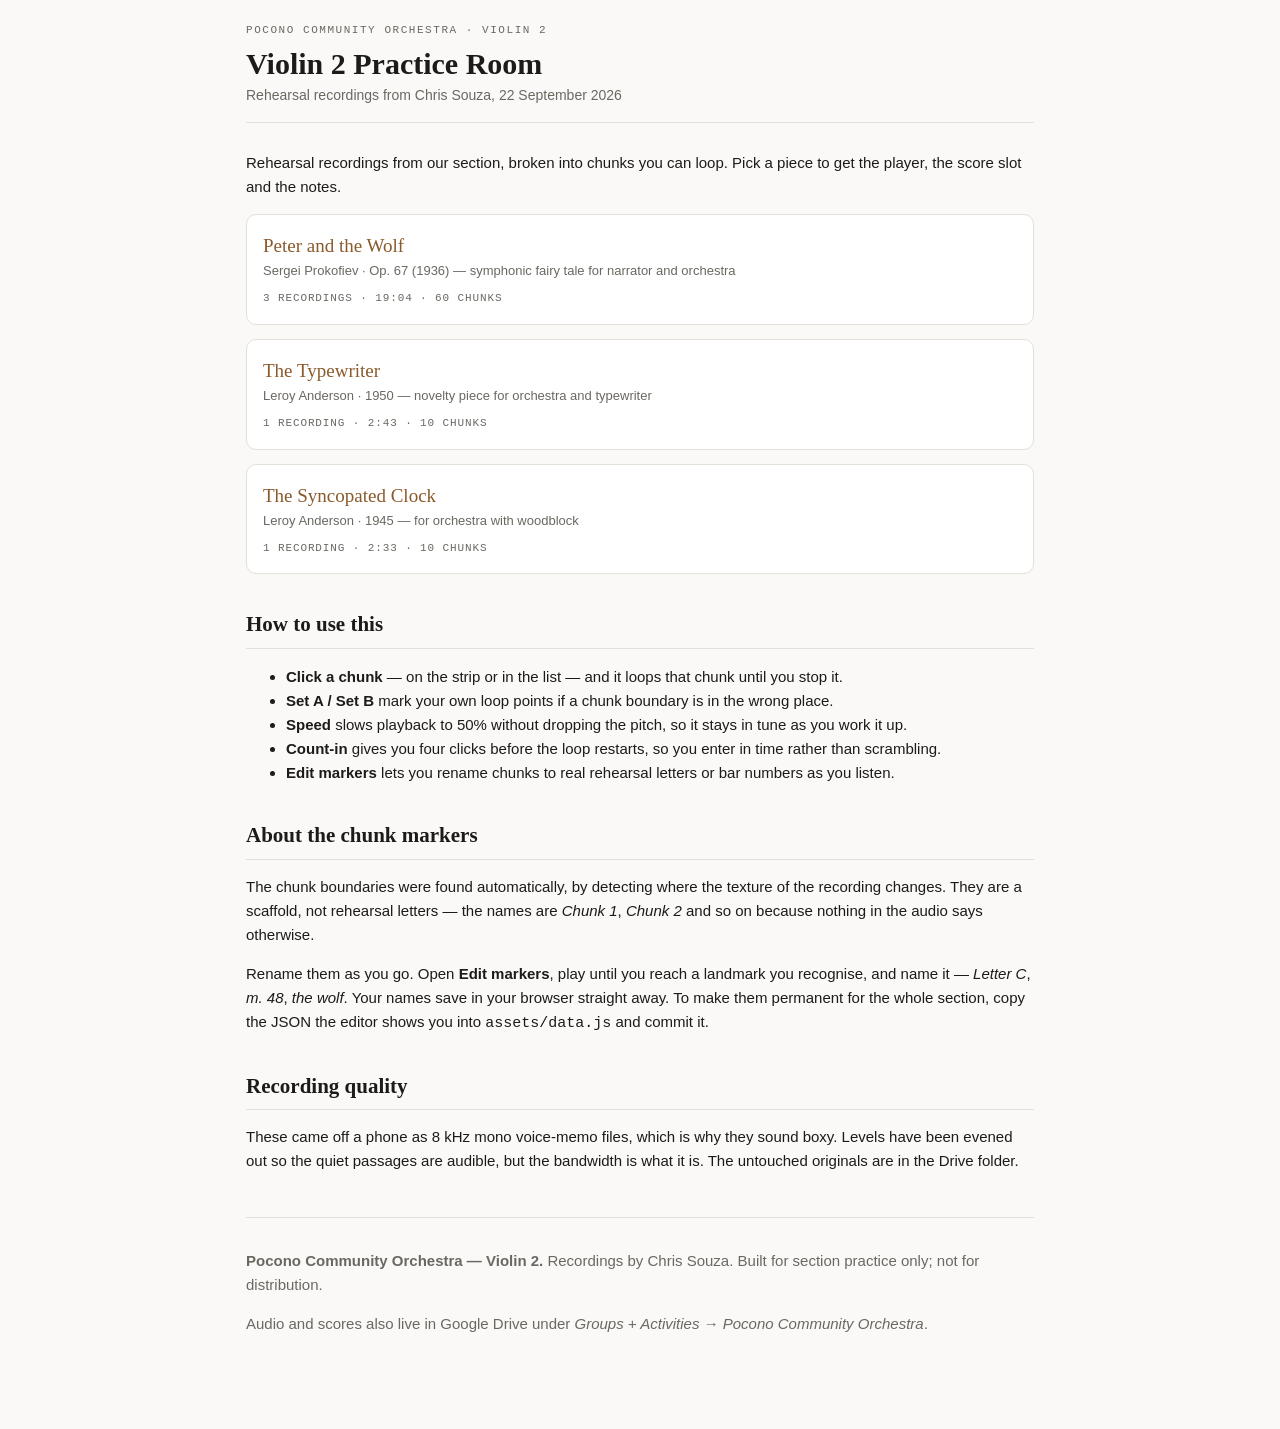
==== index.html @ dcbf7b61 "Violin 2 practice room: rehearsal player, chunks, notes Rehearsal recordings from Chris Souza (22 Se" ====
<!doctype html><html lang="en"><head>
<meta charset="utf-8"><meta name="viewport" content="width=device-width,initial-scale=1">
<title>Violin 2 Practice Room</title>
<meta name="description" content="Rehearsal recordings, scores and notes for the Pocono Community Orchestra Violin 2 section.">
<link rel="stylesheet" href="assets/style.css">
</head><body><div class="wrap">
<header class="site">
  <div class="kicker" id="kick"></div>
  <h1>Violin 2 Practice Room</h1>
  <p id="src"></p>
</header>
<main>
  <p>Rehearsal recordings from our section, broken into chunks you can loop.
     Pick a piece to get the player, the score slot and the notes.</p>
  <div id="list"></div>

  <h2>How to use this</h2>
  <ul>
    <li><b>Click a chunk</b> — on the strip or in the list — and it loops that chunk until you stop it.</li>
    <li><b>Set A / Set B</b> mark your own loop points if a chunk boundary is in the wrong place.</li>
    <li><b>Speed</b> slows playback to 50% without dropping the pitch, so it stays in tune as you work it up.</li>
    <li><b>Count-in</b> gives you four clicks before the loop restarts, so you enter in time rather than scrambling.</li>
    <li><b>Edit markers</b> lets you rename chunks to real rehearsal letters or bar numbers as you listen.</li>
  </ul>

  <h2>About the chunk markers</h2>
  <p>The chunk boundaries were found automatically, by detecting where the texture of the
     recording changes. They are a scaffold, not rehearsal letters — the names are
     <i>Chunk 1</i>, <i>Chunk 2</i> and so on because nothing in the audio says otherwise.</p>
  <p>Rename them as you go. Open <b>Edit markers</b>, play until you reach a landmark you
     recognise, and name it — <i>Letter C</i>, <i>m. 48</i>, <i>the wolf</i>. Your names save
     in your browser straight away. To make them permanent for the whole section, copy the
     JSON the editor shows you into <code>assets/data.js</code> and commit it.</p>

  <h2>Recording quality</h2>
  <p>These came off a phone as 8&nbsp;kHz mono voice-memo files, which is why they sound
     boxy. Levels have been evened out so the quiet passages are audible, but the
     bandwidth is what it is. The untouched originals are in the Drive folder.</p>
</main>
<footer>
  <p><b>Pocono Community Orchestra — Violin 2.</b> Recordings by Chris Souza.
     Built for section practice only; not for distribution.</p>
  <p>Audio and scores also live in Google&nbsp;Drive under
     <i>Groups + Activities → Pocono Community Orchestra</i>.</p>
</footer>
</div>
<script src="assets/data.js"></script>
<script>
document.getElementById('kick').textContent = PCO.ensemble + ' · ' + PCO.section;
document.getElementById('src').textContent  = PCO.source;
document.getElementById('list').innerHTML = PCO.pieces.map(p=>{
  const total = p.tracks.reduce((s,t)=>s+t.dur,0);
  const chunks = p.tracks.reduce((s,t)=>s+t.chunks.length,0);
  const m = Math.floor(total/60), s = Math.round(total%60);
  return `<a class="card piece-link" href="piece.html?p=${p.id}">
    <div class="t">${p.title}</div>
    <div class="c">${p.composer} · ${p.sub}</div>
    <div class="meta">${p.tracks.length} recording${p.tracks.length>1?'s':''}
      · ${m}:${String(s).padStart(2,'0')} · ${chunks} chunks</div></a>`;
}).join('');
</script>
</body></html>
---- assets/style.css ----
:root{
  --bg:#faf9f7; --panel:#fff; --ink:#1c1b19; --muted:#6b6862; --line:#e3e0da;
  --accent:#8a5a2b; --accent-soft:#f0e5d8; --loop:#c2410c; --ok:#3f6212;
  --radius:10px; --mono:ui-monospace,SFMono-Regular,Menlo,monospace;
  --serif:"Iowan Old Style","Palatino Linotype",Palatino,Georgia,serif;
  --sans:-apple-system,BlinkMacSystemFont,"Segoe UI",Helvetica,Arial,sans-serif;
}
@media (prefers-color-scheme:dark){:root:not([data-theme=light]){
  --bg:#171614; --panel:#211f1c; --ink:#eceae6; --muted:#9a958c; --line:#35322d;
  --accent:#d9a066; --accent-soft:#2e2620; --loop:#f97316; --ok:#a3b18a;}}
:root[data-theme=dark]{
  --bg:#171614; --panel:#211f1c; --ink:#eceae6; --muted:#9a958c; --line:#35322d;
  --accent:#d9a066; --accent-soft:#2e2620; --loop:#f97316; --ok:#a3b18a;}

*{box-sizing:border-box}
body{margin:0;background:var(--bg);color:var(--ink);font-family:var(--sans);
  line-height:1.6;-webkit-font-smoothing:antialiased}
.wrap{max-width:820px;margin:0 auto;padding:0 16px 80px}
a{color:var(--accent)}
header.site{border-bottom:1px solid var(--line);margin-bottom:28px;padding:22px 0 16px}
header.site .kicker{font-family:var(--mono);font-size:11px;letter-spacing:.14em;
  text-transform:uppercase;color:var(--muted)}
header.site h1{font-family:var(--serif);font-size:30px;margin:6px 0 2px;line-height:1.2}
header.site p{margin:0;color:var(--muted);font-size:14px}
.back{font-family:var(--mono);font-size:12px;text-decoration:none;display:inline-block;margin-bottom:10px}
h2{font-family:var(--serif);font-size:21px;margin:34px 0 10px;
  padding-bottom:6px;border-bottom:1px solid var(--line)}
h3{font-size:14px;margin:22px 0 6px;letter-spacing:.01em}
p,li{font-size:15px}

.card{background:var(--panel);border:1px solid var(--line);border-radius:var(--radius);
  padding:16px;margin:14px 0}
.piece-link{display:block;text-decoration:none;color:inherit;transition:border-color .15s}
.piece-link:hover{border-color:var(--accent)}
.piece-link .t{font-family:var(--serif);font-size:19px;color:var(--accent)}
.piece-link .c{color:var(--muted);font-size:13px}
.meta{font-family:var(--mono);font-size:11px;color:var(--muted);margin-top:8px;
  text-transform:uppercase;letter-spacing:.08em}

/* player */
.track-label{font-family:var(--mono);font-size:11px;letter-spacing:.1em;
  text-transform:uppercase;color:var(--muted);margin-bottom:8px}
.scrub{position:relative;height:42px;background:var(--accent-soft);border-radius:6px;
  overflow:hidden;cursor:pointer;margin:10px 0;border:1px solid var(--line)}
.scrub .chunk{position:absolute;top:0;bottom:0;border-right:1px solid var(--line)}
.scrub .chunk:hover{background:rgba(138,90,43,.14)}
.scrub .chunk span{position:absolute;left:4px;top:3px;font-family:var(--mono);
  font-size:9px;color:var(--muted);pointer-events:none;white-space:nowrap}
.scrub .loopband{position:absolute;top:0;bottom:0;background:rgba(194,65,12,.20);
  pointer-events:none;border-left:2px solid var(--loop);border-right:2px solid var(--loop)}
.scrub .head{position:absolute;top:0;bottom:0;width:2px;background:var(--ink);pointer-events:none}
.row{display:flex;gap:8px;align-items:center;flex-wrap:wrap;margin:8px 0}
button{font-family:var(--sans);font-size:13px;padding:6px 11px;border-radius:6px;
  border:1px solid var(--line);background:var(--panel);color:var(--ink);cursor:pointer}
button:hover{border-color:var(--accent)}
button.on{background:var(--accent);color:var(--bg);border-color:var(--accent)}
button.play{min-width:74px;font-weight:600}
.time{font-family:var(--mono);font-size:12px;color:var(--muted);margin-left:auto}
.ctl{display:flex;align-items:center;gap:6px;font-size:12px;color:var(--muted)}
input[type=range]{width:118px;accent-color:var(--accent)}
.hint{font-size:12px;color:var(--muted);margin-top:6px}
kbd{font-family:var(--mono);font-size:11px;border:1px solid var(--line);
  border-radius:4px;padding:1px 5px;background:var(--bg)}
.chunklist{display:flex;flex-wrap:wrap;gap:6px;margin-top:8px}
.chunklist button{font-family:var(--mono);font-size:11px;padding:4px 8px}
.chunklist button.cur{background:var(--accent);color:var(--bg);border-color:var(--accent)}
.score-slot{border:1.5px dashed var(--line);border-radius:var(--radius);padding:20px;
  text-align:center;color:var(--muted);font-size:14px}
.notes ul{padding-left:18px;margin:6px 0}
.notes li{margin:5px 0}
.editor{display:none;border-top:1px solid var(--line);margin-top:12px;padding-top:12px}
.editor.open{display:block}
.editor textarea{width:100%;height:120px;font-family:var(--mono);font-size:11px;
  background:var(--bg);color:var(--ink);border:1px solid var(--line);border-radius:6px;padding:8px}
footer{border-top:1px solid var(--line);margin-top:44px;padding-top:16px;
  color:var(--muted);font-size:12.5px}
@media(max-width:520px){.time{margin-left:0;width:100%}header.site h1{font-size:25px}}

/* On narrow screens the chunk strip is too tight for labels; the button
   list below carries the same information, so drop them. */
@media(max-width:620px){
  .scrub .chunk span{display:none}
  .scrub{height:34px}
}
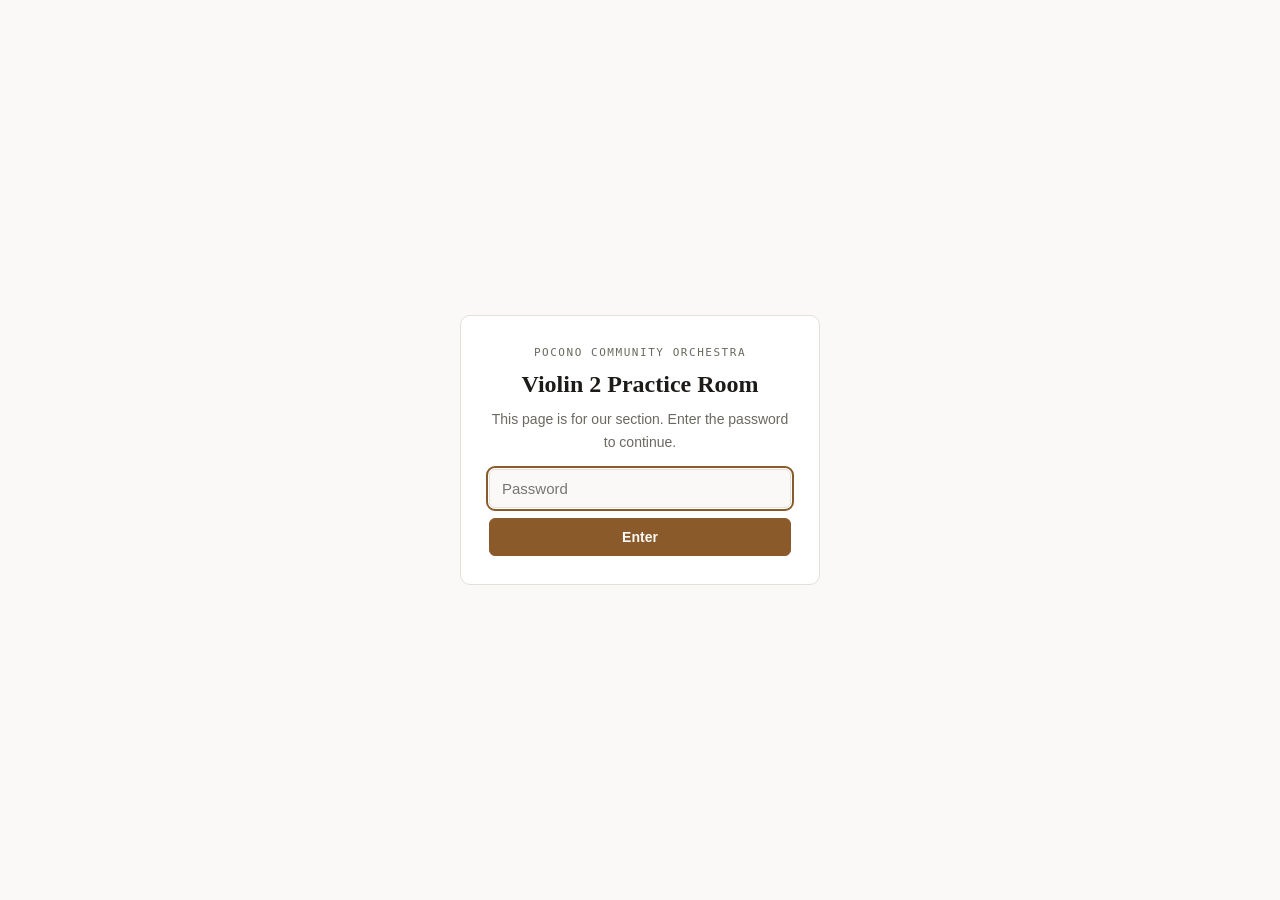
==== commit 87f0c0f5: "Add password gate Gates both pages behind a password. The password is not in the source: auth.js hol" ====
--- a/index.html
+++ b/index.html
@@ -3,6 +3,8 @@
 <title>Violin 2 Practice Room</title>
 <meta name="description" content="Rehearsal recordings, scores and notes for the Pocono Community Orchestra Violin 2 section.">
 <link rel="stylesheet" href="assets/style.css">
+<link rel="stylesheet" href="assets/gate.css">
+<script src="assets/auth.js"></script>
 </head><body><div class="wrap">
 <header class="site">
   <div class="kicker" id="kick"></div>
--- a/assets/style.css
+++ b/assets/style.css
@@ -82,3 +82,9 @@
   .scrub .chunk span{display:none}
   .scrub{height:34px}
 }
+
+.score-img{width:100%;border:1px solid var(--line);border-radius:6px;display:block;background:#fff}
+.score-pdf{width:100%;height:520px;border:1px solid var(--line);border-radius:6px;background:#fff}
+.badge{font-family:var(--mono);font-size:9px;letter-spacing:.08em;border:1px solid var(--accent);
+  color:var(--accent);border-radius:3px;padding:1px 5px;margin-left:4px}
+@media(max-width:620px){.score-pdf{height:360px}}
--- a/assets/gate.css
+++ b/assets/gate.css
@@ -0,0 +1,20 @@
+/* Content stays hidden until auth.js adds .unlocked to <html>.
+   Also means the page renders nothing with JavaScript disabled. */
+html:not(.unlocked) body > .wrap{display:none}
+html:not(.unlocked) body{background:var(--bg)}
+
+#gate{position:fixed;inset:0;display:grid;place-items:center;padding:20px;
+  background:var(--bg);z-index:999}
+.gate-card{background:var(--panel);border:1px solid var(--line);border-radius:var(--radius);
+  padding:28px;max-width:360px;width:100%;text-align:center}
+.gate-kicker{font-family:var(--mono);font-size:11px;letter-spacing:.14em;
+  text-transform:uppercase;color:var(--muted)}
+.gate-card h1{font-family:var(--serif);font-size:24px;margin:8px 0 10px;line-height:1.2}
+.gate-card p{font-size:14px;color:var(--muted);margin:0 0 16px}
+.gate-card input{width:100%;padding:10px 12px;font-size:15px;border-radius:6px;
+  border:1px solid var(--line);background:var(--bg);color:var(--ink);margin-bottom:10px}
+.gate-card input:focus{outline:2px solid var(--accent);outline-offset:1px}
+.gate-card button{width:100%;padding:10px;font-size:14px;font-weight:600;
+  background:var(--accent);color:var(--bg);border-color:var(--accent)}
+.gate-card button:disabled{opacity:.6}
+.gate-err{color:var(--loop);font-size:13px;margin:12px 0 0!important}
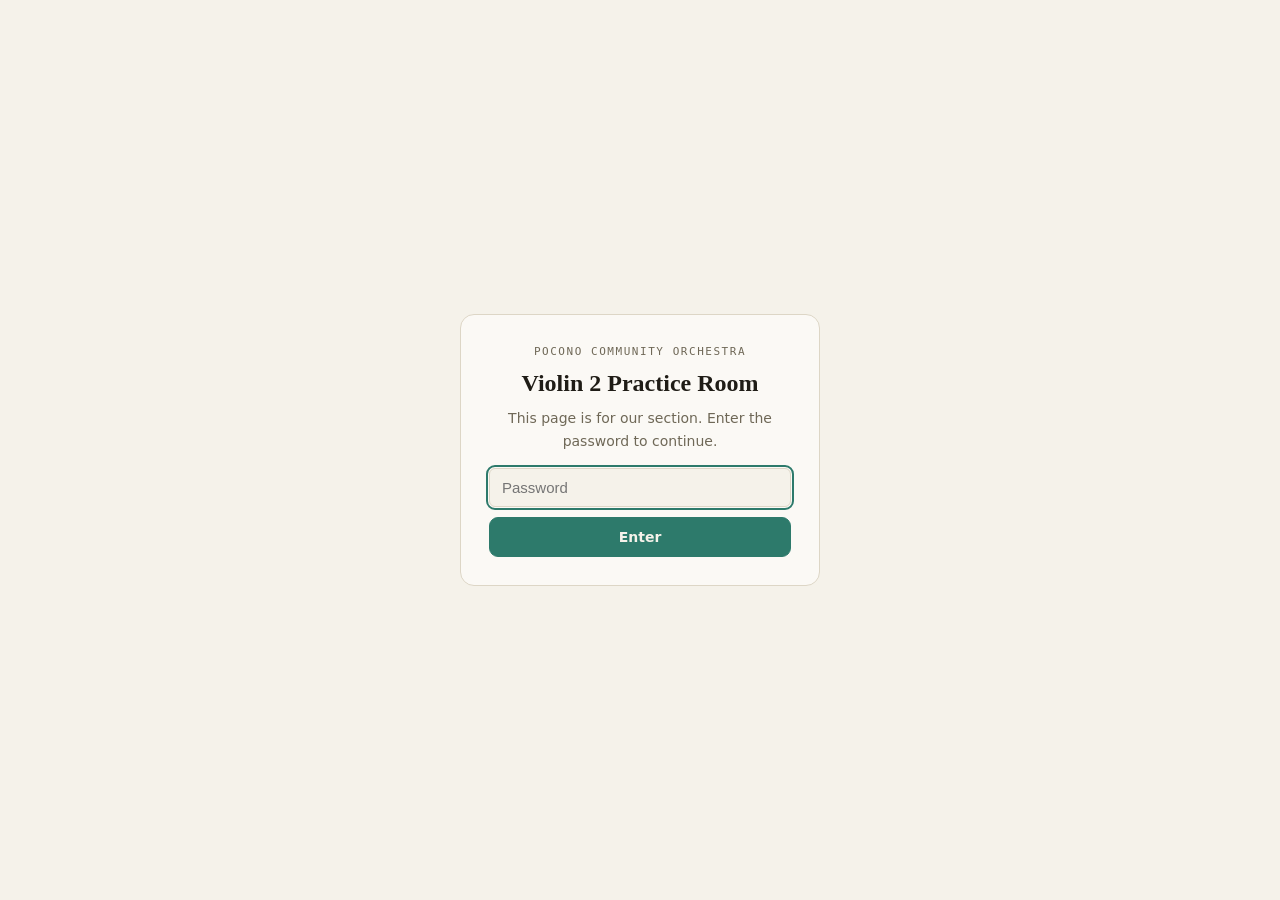
==== commit 91b621a9: "Retint on the studio palette; warmer type The previous palette was a generic warm tan that read as m" ====
--- a/index.html
+++ b/index.html
@@ -2,6 +2,7 @@
 <meta charset="utf-8"><meta name="viewport" content="width=device-width,initial-scale=1">
 <title>Violin 2 Practice Room</title>
 <meta name="description" content="Rehearsal recordings, scores and notes for the Pocono Community Orchestra Violin 2 section.">
+<link rel="icon" href="data:image/svg+xml,%3Csvg xmlns=%27http://www.w3.org/2000/svg%27 viewBox=%270 0 32 32%27%3E%3Ctext y=%2726%27 x=%275%27 font-size=%2728%27 fill=%27%232d7a6b%27%3E%E2%99%AA%3C/text%3E%3C/svg%3E">
 <link rel="stylesheet" href="assets/style.css">
 <link rel="stylesheet" href="assets/gate.css">
 <script src="assets/auth.js"></script>
@@ -12,32 +13,31 @@
   <p id="src"></p>
 </header>
 <main>
-  <p>Rehearsal recordings from our section, broken into chunks you can loop.
-     Pick a piece to get the player, the score slot and the notes.</p>
+  <p>Recordings from our section rehearsals, broken into chunks you can loop.
+     Pick a piece for the player, the part, and notes.</p>
   <div id="list"></div>
 
-  <h2>How to use this</h2>
+  <h2>How to use it</h2>
   <ul>
-    <li><b>Click a chunk</b> — on the strip or in the list — and it loops that chunk until you stop it.</li>
-    <li><b>Set A / Set B</b> mark your own loop points if a chunk boundary is in the wrong place.</li>
-    <li><b>Speed</b> slows playback to 50% without dropping the pitch, so it stays in tune as you work it up.</li>
-    <li><b>Count-in</b> gives you four clicks before the loop restarts, so you enter in time rather than scrambling.</li>
-    <li><b>Edit markers</b> lets you rename chunks to real rehearsal letters or bar numbers as you listen.</li>
+    <li><b>Click a chunk</b> — on the strip or in the list — and it loops until you stop it.</li>
+    <li><b>Set A / Set B</b> for your own loop points when a chunk starts in the wrong place.</li>
+    <li><b>Speed</b> takes it down to half without dropping the pitch, so it stays in tune while you work it up.</li>
+    <li><b>Count-in</b> gives you four clicks before the loop comes round again, so you come in on time instead of scrambling.</li>
+    <li><b>Edit markers</b> to rename chunks as you go.</li>
   </ul>
 
-  <h2>About the chunk markers</h2>
-  <p>The chunk boundaries were found automatically, by detecting where the texture of the
-     recording changes. They are a scaffold, not rehearsal letters — the names are
-     <i>Chunk 1</i>, <i>Chunk 2</i> and so on because nothing in the audio says otherwise.</p>
-  <p>Rename them as you go. Open <b>Edit markers</b>, play until you reach a landmark you
-     recognise, and name it — <i>Letter C</i>, <i>m. 48</i>, <i>the wolf</i>. Your names save
-     in your browser straight away. To make them permanent for the whole section, copy the
-     JSON the editor shows you into <code>assets/data.js</code> and commit it.</p>
+  <h2>Naming the chunks</h2>
+  <p>Chunks start out numbered, because the recording doesn't tell us where the rehearsal
+     marks fall. Rename them as you listen: hit <b>Edit markers</b>, stop when you reach
+     something you recognise, and call it what Chris calls it — <i>11</i>, <i>the wolf</i>,
+     <i>where we always fall apart</i>.</p>
+  <p>Your names stay in your browser. If you want the whole section to have them,
+     send them to Nick and they'll go up for everyone.</p>
 
-  <h2>Recording quality</h2>
-  <p>These came off a phone as 8&nbsp;kHz mono voice-memo files, which is why they sound
-     boxy. Levels have been evened out so the quiet passages are audible, but the
-     bandwidth is what it is. The untouched originals are in the Drive folder.</p>
+  <h2>About the recordings</h2>
+  <p>These were taken on a phone in the room, so they sound rough and a bit distant.
+     The levels have been evened out so you can hear the quiet passages. The untouched
+     originals are in the Drive folder.</p>
 </main>
 <footer>
   <p><b>Pocono Community Orchestra — Violin 2.</b> Recordings by Chris Souza.
--- a/assets/style.css
+++ b/assets/style.css
@@ -1,16 +1,28 @@
 :root{
-  --bg:#faf9f7; --panel:#fff; --ink:#1c1b19; --muted:#6b6862; --line:#e3e0da;
-  --accent:#8a5a2b; --accent-soft:#f0e5d8; --loop:#c2410c; --ok:#3f6212;
-  --radius:10px; --mono:ui-monospace,SFMono-Regular,Menlo,monospace;
-  --serif:"Iowan Old Style","Palatino Linotype",Palatino,Georgia,serif;
-  --sans:-apple-system,BlinkMacSystemFont,"Segoe UI",Helvetica,Arial,sans-serif;
+  /* Ground and ink borrowed from nickdalystudio.com — warm ivory, warm black —
+     then lightened, because this is a tool you sit with for an hour. */
+  --bg:#f5f2ea; --panel:#fbf9f5; --ink:#1f1c16; --muted:#6f6857;
+  --line:#ddd6c6;
+  /* Marine for anything you press, oxide for the loop. Both are the studio
+     site's accents, opened up a couple of steps so they read warm, not austere. */
+  --accent:#2d7a6b; --accent-soft:#e2ece7; --accent-ink:#f5f2ea;
+  --loop:#c2561f; --ok:#4d6b33;
+  --radius:14px;
+  --mono:ui-monospace,SFMono-Regular,"SF Mono",Menlo,monospace;
+  --serif:Charter,"Iowan Old Style","Palatino Linotype",Palatino,Georgia,serif;
+  --sans:ui-rounded,"SF Pro Rounded","Hiragino Maru Gothic ProN",-apple-system,
+         BlinkMacSystemFont,"Segoe UI Variable Text","Segoe UI",system-ui,sans-serif;
 }
 @media (prefers-color-scheme:dark){:root:not([data-theme=light]){
-  --bg:#171614; --panel:#211f1c; --ink:#eceae6; --muted:#9a958c; --line:#35322d;
-  --accent:#d9a066; --accent-soft:#2e2620; --loop:#f97316; --ok:#a3b18a;}}
+  --bg:#16181a; --panel:#1e2123; --ink:#eae7df; --muted:#948d7f;
+  --line:#32373a;
+  --accent:#6fc0ad; --accent-soft:#1e2f2b; --accent-ink:#12201d;
+  --loop:#f08a4b; --ok:#a9c28a;}}
 :root[data-theme=dark]{
-  --bg:#171614; --panel:#211f1c; --ink:#eceae6; --muted:#9a958c; --line:#35322d;
-  --accent:#d9a066; --accent-soft:#2e2620; --loop:#f97316; --ok:#a3b18a;}
+  --bg:#16181a; --panel:#1e2123; --ink:#eae7df; --muted:#948d7f;
+  --line:#32373a;
+  --accent:#6fc0ad; --accent-soft:#1e2f2b; --accent-ink:#12201d;
+  --loop:#f08a4b; --ok:#a9c28a;}
 
 *{box-sizing:border-box}
 body{margin:0;background:var(--bg);color:var(--ink);font-family:var(--sans);
@@ -20,7 +32,7 @@
 header.site{border-bottom:1px solid var(--line);margin-bottom:28px;padding:22px 0 16px}
 header.site .kicker{font-family:var(--mono);font-size:11px;letter-spacing:.14em;
   text-transform:uppercase;color:var(--muted)}
-header.site h1{font-family:var(--serif);font-size:30px;margin:6px 0 2px;line-height:1.2}
+header.site h1{font-family:var(--serif);font-size:32px;margin:6px 0 2px;line-height:1.15;letter-spacing:-.01em}
 header.site p{margin:0;color:var(--muted);font-size:14px}
 .back{font-family:var(--mono);font-size:12px;text-decoration:none;display:inline-block;margin-bottom:10px}
 h2{font-family:var(--serif);font-size:21px;margin:34px 0 10px;
@@ -40,20 +52,20 @@
 /* player */
 .track-label{font-family:var(--mono);font-size:11px;letter-spacing:.1em;
   text-transform:uppercase;color:var(--muted);margin-bottom:8px}
-.scrub{position:relative;height:42px;background:var(--accent-soft);border-radius:6px;
+.scrub{position:relative;height:44px;background:var(--accent-soft);border-radius:10px;
   overflow:hidden;cursor:pointer;margin:10px 0;border:1px solid var(--line)}
 .scrub .chunk{position:absolute;top:0;bottom:0;border-right:1px solid var(--line)}
-.scrub .chunk:hover{background:rgba(138,90,43,.14)}
+.scrub .chunk:hover{background:rgb(45 122 107 / .16)}
 .scrub .chunk span{position:absolute;left:4px;top:3px;font-family:var(--mono);
   font-size:9px;color:var(--muted);pointer-events:none;white-space:nowrap}
-.scrub .loopband{position:absolute;top:0;bottom:0;background:rgba(194,65,12,.20);
+.scrub .loopband{position:absolute;top:0;bottom:0;background:rgb(194 86 31 / .20);
   pointer-events:none;border-left:2px solid var(--loop);border-right:2px solid var(--loop)}
 .scrub .head{position:absolute;top:0;bottom:0;width:2px;background:var(--ink);pointer-events:none}
 .row{display:flex;gap:8px;align-items:center;flex-wrap:wrap;margin:8px 0}
-button{font-family:var(--sans);font-size:13px;padding:6px 11px;border-radius:6px;
+button{font-family:var(--sans);font-size:13px;padding:6px 12px;border-radius:9px;
   border:1px solid var(--line);background:var(--panel);color:var(--ink);cursor:pointer}
 button:hover{border-color:var(--accent)}
-button.on{background:var(--accent);color:var(--bg);border-color:var(--accent)}
+button.on{background:var(--accent);color:var(--accent-ink);border-color:var(--accent)}
 button.play{min-width:74px;font-weight:600}
 .time{font-family:var(--mono);font-size:12px;color:var(--muted);margin-left:auto}
 .ctl{display:flex;align-items:center;gap:6px;font-size:12px;color:var(--muted)}
@@ -63,7 +75,7 @@
   border-radius:4px;padding:1px 5px;background:var(--bg)}
 .chunklist{display:flex;flex-wrap:wrap;gap:6px;margin-top:8px}
 .chunklist button{font-family:var(--mono);font-size:11px;padding:4px 8px}
-.chunklist button.cur{background:var(--accent);color:var(--bg);border-color:var(--accent)}
+.chunklist button.cur{background:var(--accent);color:var(--accent-ink);border-color:var(--accent)}
 .score-slot{border:1.5px dashed var(--line);border-radius:var(--radius);padding:20px;
   text-align:center;color:var(--muted);font-size:14px}
 .notes ul{padding-left:18px;margin:6px 0}
--- a/assets/gate.css
+++ b/assets/gate.css
@@ -14,7 +14,7 @@
 .gate-card input{width:100%;padding:10px 12px;font-size:15px;border-radius:6px;
   border:1px solid var(--line);background:var(--bg);color:var(--ink);margin-bottom:10px}
 .gate-card input:focus{outline:2px solid var(--accent);outline-offset:1px}
-.gate-card button{width:100%;padding:10px;font-size:14px;font-weight:600;
-  background:var(--accent);color:var(--bg);border-color:var(--accent)}
+.gate-card button{width:100%;padding:11px;font-size:14px;font-weight:600;
+  background:var(--accent);color:var(--accent-ink);border-color:var(--accent)}
 .gate-card button:disabled{opacity:.6}
 .gate-err{color:var(--loop);font-size:13px;margin:12px 0 0!important}
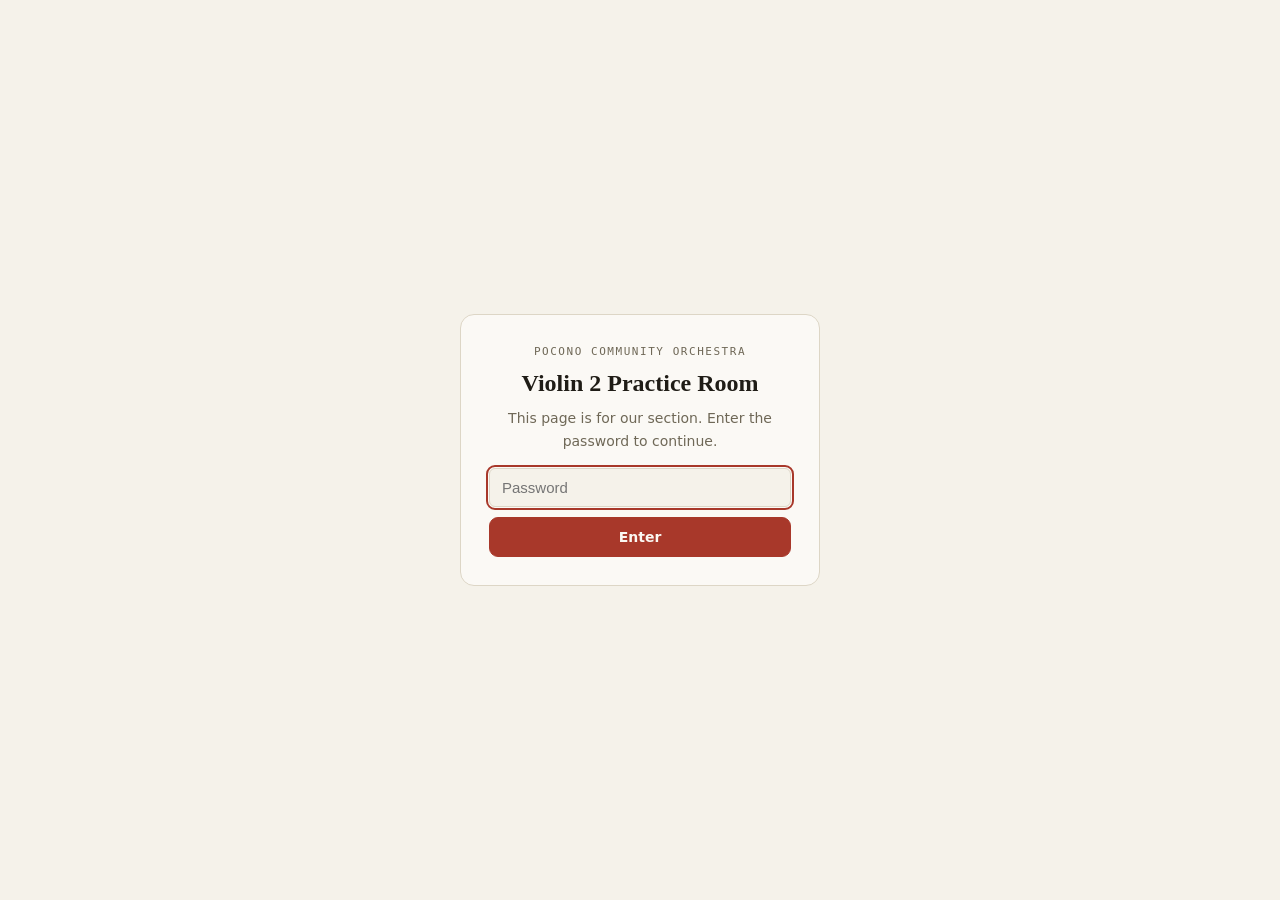
==== commit a07c27da: "Swap the marine accent for red Nick didn't like the green. Accent is now a warm brick red (#a8382a l" ====
--- a/index.html
+++ b/index.html
@@ -2,7 +2,7 @@
 <meta charset="utf-8"><meta name="viewport" content="width=device-width,initial-scale=1">
 <title>Violin 2 Practice Room</title>
 <meta name="description" content="Rehearsal recordings, scores and notes for the Pocono Community Orchestra Violin 2 section.">
-<link rel="icon" href="data:image/svg+xml,%3Csvg xmlns=%27http://www.w3.org/2000/svg%27 viewBox=%270 0 32 32%27%3E%3Ctext y=%2726%27 x=%275%27 font-size=%2728%27 fill=%27%232d7a6b%27%3E%E2%99%AA%3C/text%3E%3C/svg%3E">
+<link rel="icon" href="data:image/svg+xml,%3Csvg xmlns=%27http://www.w3.org/2000/svg%27 viewBox=%270 0 32 32%27%3E%3Ctext y=%2726%27 x=%275%27 font-size=%2728%27 fill=%27%23a8382a%27%3E%E2%99%AA%3C/text%3E%3C/svg%3E">
 <link rel="stylesheet" href="assets/style.css">
 <link rel="stylesheet" href="assets/gate.css">
 <script src="assets/auth.js"></script>
--- a/assets/style.css
+++ b/assets/style.css
@@ -3,9 +3,9 @@
      then lightened, because this is a tool you sit with for an hour. */
   --bg:#f5f2ea; --panel:#fbf9f5; --ink:#1f1c16; --muted:#6f6857;
   --line:#ddd6c6;
-  /* Marine for anything you press, oxide for the loop. Both are the studio
-     site's accents, opened up a couple of steps so they read warm, not austere. */
-  --accent:#2d7a6b; --accent-soft:#e2ece7; --accent-ink:#f5f2ea;
+  /* Red for anything you press, a deeper red for the loop band. The scrub
+     track stays neutral so the red reads against it. */
+  --accent:#a8382a; --accent-soft:#ece7dd; --accent-ink:#fbf7f2;
   --loop:#c2561f; --ok:#4d6b33;
   --radius:14px;
   --mono:ui-monospace,SFMono-Regular,"SF Mono",Menlo,monospace;
@@ -16,12 +16,12 @@
 @media (prefers-color-scheme:dark){:root:not([data-theme=light]){
   --bg:#16181a; --panel:#1e2123; --ink:#eae7df; --muted:#948d7f;
   --line:#32373a;
-  --accent:#6fc0ad; --accent-soft:#1e2f2b; --accent-ink:#12201d;
+  --accent:#e2705c; --accent-soft:#272a2c; --accent-ink:#241009;
   --loop:#f08a4b; --ok:#a9c28a;}}
 :root[data-theme=dark]{
   --bg:#16181a; --panel:#1e2123; --ink:#eae7df; --muted:#948d7f;
   --line:#32373a;
-  --accent:#6fc0ad; --accent-soft:#1e2f2b; --accent-ink:#12201d;
+  --accent:#e2705c; --accent-soft:#272a2c; --accent-ink:#241009;
   --loop:#f08a4b; --ok:#a9c28a;}
 
 *{box-sizing:border-box}
@@ -55,7 +55,7 @@
 .scrub{position:relative;height:44px;background:var(--accent-soft);border-radius:10px;
   overflow:hidden;cursor:pointer;margin:10px 0;border:1px solid var(--line)}
 .scrub .chunk{position:absolute;top:0;bottom:0;border-right:1px solid var(--line)}
-.scrub .chunk:hover{background:rgb(45 122 107 / .16)}
+.scrub .chunk:hover{background:rgb(168 56 42 / .14)}
 .scrub .chunk span{position:absolute;left:4px;top:3px;font-family:var(--mono);
   font-size:9px;color:var(--muted);pointer-events:none;white-space:nowrap}
 .scrub .loopband{position:absolute;top:0;bottom:0;background:rgb(194 86 31 / .20);
